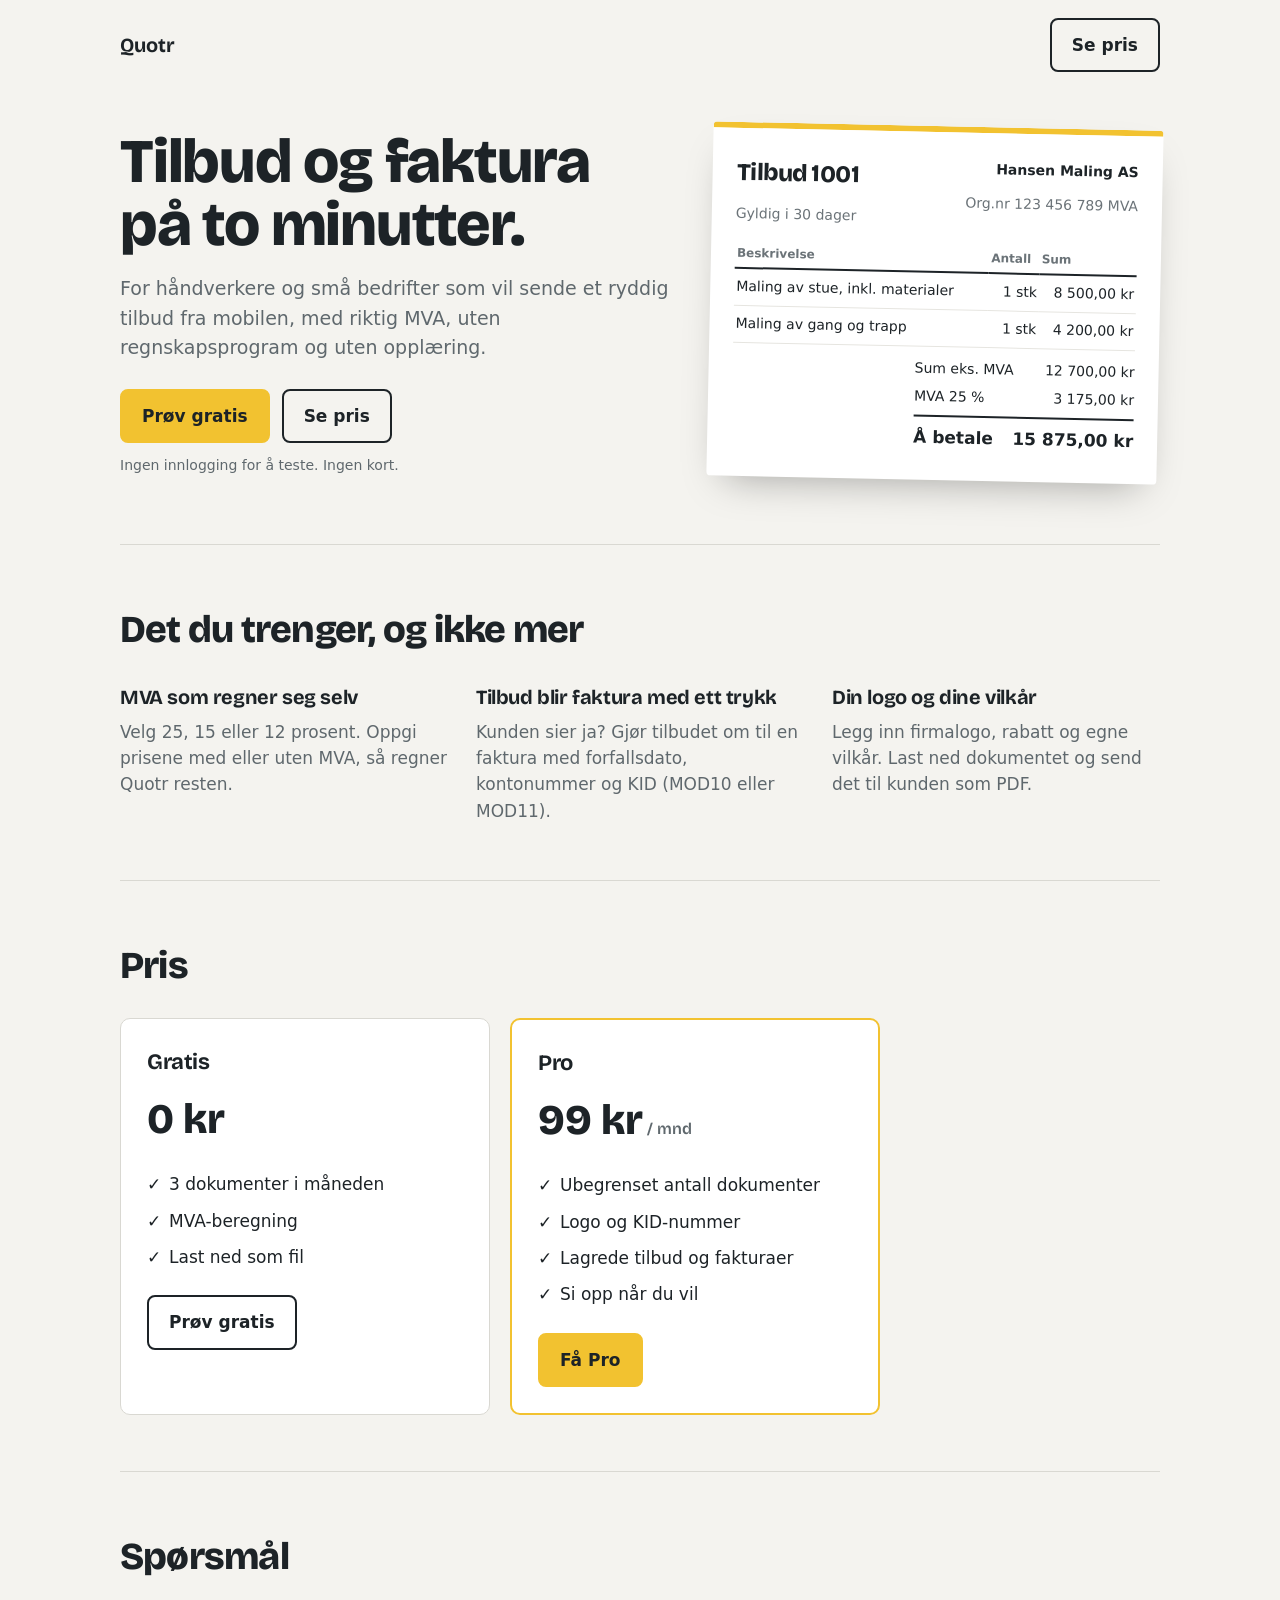
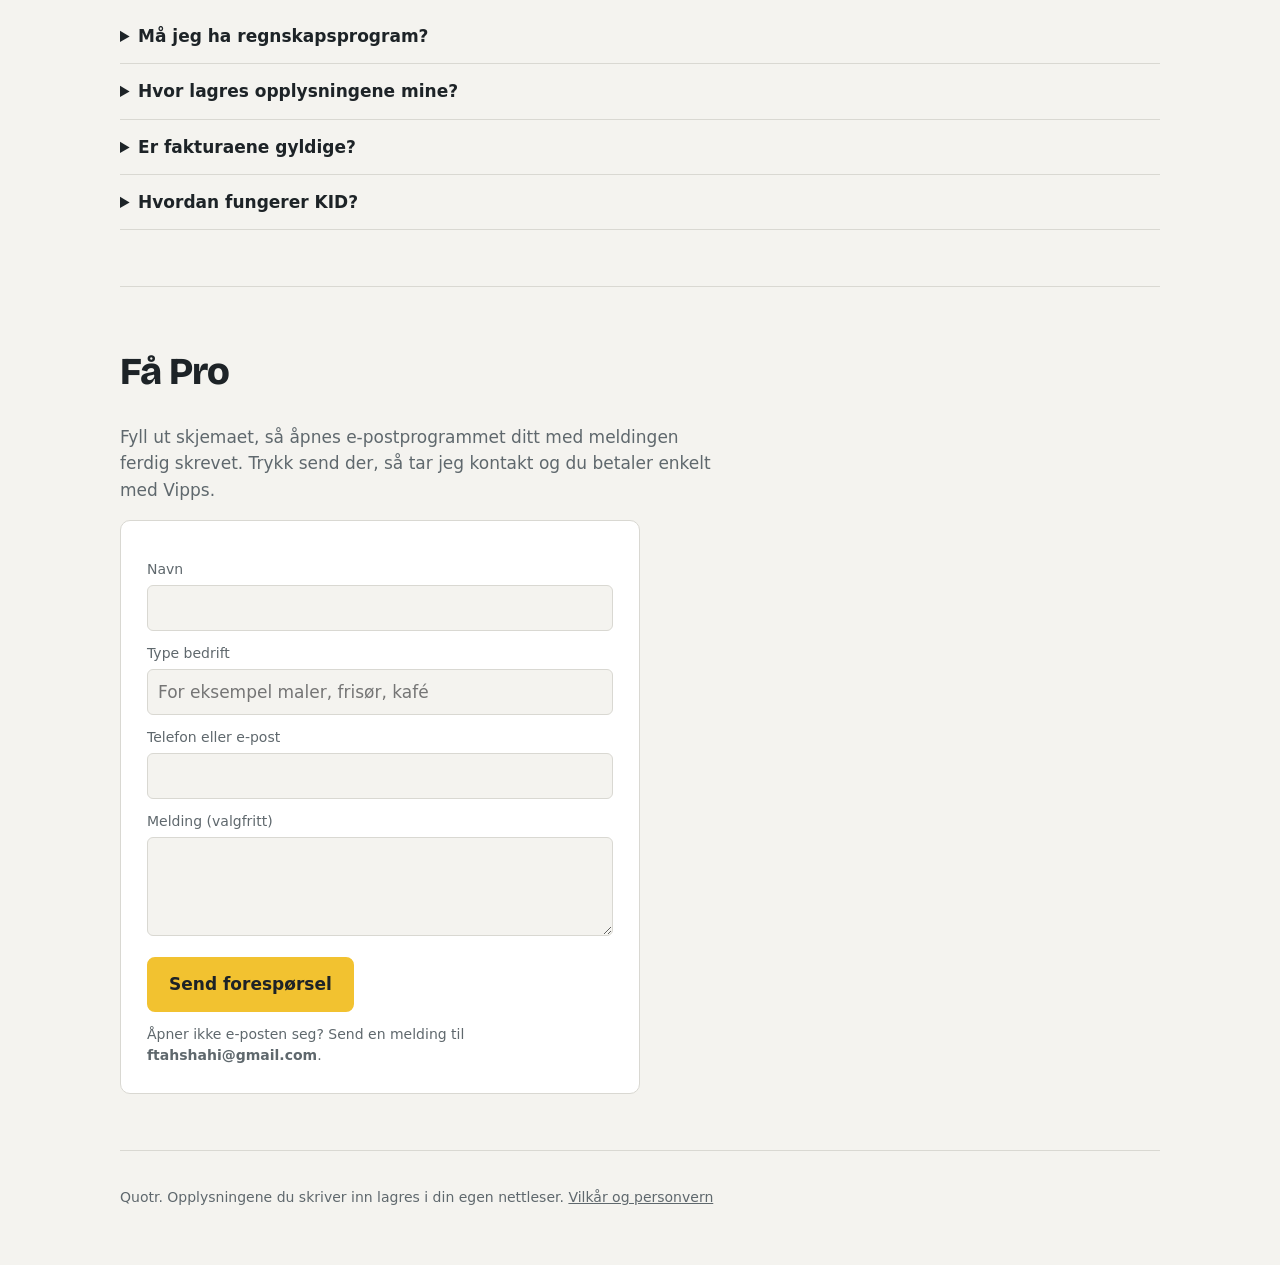
==== index.html @ 6d5952a7 "Rename salgsside.html to index.html" ====
<!DOCTYPE html>
<html lang="no">
<head>
<meta charset="utf-8">
<meta name="viewport" content="width=device-width, initial-scale=1, viewport-fit=cover">
<title>Quotr – tilbud og faktura på 2 minutter</title>
<link rel="stylesheet" href="https://fonts.googleapis.com/css2?family=Bricolage+Grotesque:wght@600;800&display=swap">
<style>
:root{--bg:#f4f3ef;--panel:#fff;--ink:#1d2327;--mut:#5f686d;--line:#d9d8d2;--acc:#f2c230;--accink:#1d2327;box-sizing:border-box;padding-top:env(safe-area-inset-top,0px);padding-bottom:env(safe-area-inset-bottom,0px)}
@media (prefers-color-scheme:dark){:root:not([data-theme="light"]){--bg:#171a1c;--panel:#22272a;--ink:#eceae4;--mut:#a0a8ad;--line:#383e42}}
:root[data-theme="dark"]{--bg:#171a1c;--panel:#22272a;--ink:#eceae4;--mut:#a0a8ad;--line:#383e42}
*{box-sizing:border-box}html{scroll-padding-top:env(safe-area-inset-top,0px);scroll-behavior:smooth}
body{margin:0;background:var(--bg);color:var(--ink);font:17px/1.55 system-ui,-apple-system,"Segoe UI",sans-serif}
h1,h2,h3{font-family:"Bricolage Grotesque",system-ui,sans-serif;margin:0;letter-spacing:-.02em}
.w{max-width:1080px;margin:auto;padding:0 20px}
nav{display:flex;justify-content:space-between;align-items:center;padding:18px 0}
nav b{font-family:"Bricolage Grotesque",system-ui,sans-serif;font-size:20px}
.btn{display:inline-block;background:var(--acc);color:var(--accink);border-radius:8px;padding:12px 20px;font-weight:700;text-decoration:none;border:2px solid var(--acc)}
.btn.o{background:transparent;color:var(--ink);border-color:var(--ink)}
.btn:focus-visible,a:focus-visible{outline:3px solid var(--ink);outline-offset:2px}
.hero{display:grid;grid-template-columns:1.1fr .9fr;gap:40px;align-items:center;padding:36px 0 64px}
@media(max-width:820px){.hero{grid-template-columns:1fr}}
h1{font-size:clamp(36px,6vw,62px);font-weight:800;line-height:1.02}
.hero p{color:var(--mut);font-size:19px;max-width:46ch;margin:18px 0 26px}
.cta{display:flex;gap:12px;flex-wrap:wrap}
.hero small{display:block;margin-top:12px;color:var(--mut);font-size:14px}
.doc{background:#fff;color:#1d2327;border-radius:4px;padding:26px 24px;font-size:14px;border-top:6px solid var(--acc);box-shadow:0 18px 40px -18px rgba(0,0,0,.35);transform:rotate(1.2deg)}
@media(max-width:820px){.doc{transform:none}}
.doc .h{display:flex;justify-content:space-between;gap:12px;margin-bottom:14px}
.doc h3{font-size:24px;font-weight:800}
.doc small{color:#6b7378}
.doc table{width:100%;border-collapse:collapse;margin:8px 0}
.doc th{text-align:left;font-size:12px;color:#6b7378;border-bottom:2px solid #1d2327;padding:5px 2px}
.doc td{padding:7px 2px;border-bottom:1px solid #e6e5e0}
.r{text-align:right;white-space:nowrap}
.tot{margin-left:auto;width:220px}.tot div{display:flex;justify-content:space-between;padding:3px 0}
.tot .big{border-top:2px solid #1d2327;margin-top:5px;padding-top:7px;font-weight:800;font-size:17px}
section{padding:56px 0;border-top:1px solid var(--line)}
h2{font-size:clamp(26px,4vw,38px);font-weight:800;margin-bottom:22px}
.feat{display:grid;grid-template-columns:repeat(3,1fr);gap:28px}
@media(max-width:820px){.feat{grid-template-columns:1fr}}
.feat h3{font-size:20px;margin-bottom:6px}.feat p{margin:0;color:var(--mut)}
.price{display:grid;grid-template-columns:repeat(2,minmax(0,1fr));gap:20px;max-width:760px}
@media(max-width:620px){.price{grid-template-columns:1fr}}
.card{background:var(--panel);border:1px solid var(--line);border-radius:10px;padding:26px}
.card.pro{border:2px solid var(--acc)}
.card h3{font-size:22px}.amt{font-family:"Bricolage Grotesque",system-ui,sans-serif;font-size:42px;font-weight:800;margin:8px 0 14px}
.amt span{font-size:16px;font-weight:600;color:var(--mut)}
.card ul{list-style:none;padding:0;margin:0 0 20px}.card li{padding:5px 0 5px 22px;position:relative}
.card li::before{content:"✓";position:absolute;left:0;font-weight:800}
details{border-bottom:1px solid var(--line);padding:14px 0}summary{font-weight:700;cursor:pointer}
details p{color:var(--mut);margin:8px 0 0;max-width:62ch}
label{display:block;font-size:14px;color:var(--mut);margin:12px 0 4px}input,textarea{width:100%;font:inherit;color:var(--ink);background:var(--bg);border:1px solid var(--line);border-radius:6px;padding:9px 10px}input:focus,textarea:focus{outline:3px solid var(--acc)}.hint{font-size:14px;color:var(--mut);margin:12px 0 0}
footer{padding:36px 0 56px;color:var(--mut);font-size:14px;border-top:1px solid var(--line)}
</style>
</head>
<body>
<div class="w">
<nav><b>Quotr</b><a class="btn o" href="#pris">Se pris</a></nav>

<div class="hero">
  <div>
    <h1>Tilbud og faktura på to minutter.</h1>
    <p>For håndverkere og små bedrifter som vil sende et ryddig tilbud fra mobilen, med riktig MVA, uten regnskapsprogram og uten opplæring.</p>
    <div class="cta"><a class="btn" href="https://claude.ai/artifact/L4KUrr1WWBJzBv1vRMBDEv" target="_blank" rel="noopener">Prøv gratis</a><a class="btn o" href="#pris">Se pris</a></div>
    <small>Ingen innlogging for å teste. Ingen kort.</small>
  </div>
  <div class="doc" aria-label="Eksempel på tilbud">
    <div class="h"><div><h3>Tilbud 1001</h3><small>Gyldig i 30 dager</small></div><div class="r"><b>Hansen Maling AS</b><br><small>Org.nr 123 456 789 MVA</small></div></div>
    <table><thead><tr><th>Beskrivelse</th><th class="r">Antall</th><th class="r">Sum</th></tr></thead><tbody>
      <tr><td>Maling av stue, inkl. materialer</td><td class="r">1 stk</td><td class="r">8 500,00 kr</td></tr>
      <tr><td>Maling av gang og trapp</td><td class="r">1 stk</td><td class="r">4 200,00 kr</td></tr>
    </tbody></table>
    <div class="tot"><div><span>Sum eks. MVA</span><span>12 700,00 kr</span></div><div><span>MVA 25 %</span><span>3 175,00 kr</span></div><div class="big"><span>Å betale</span><span>15 875,00 kr</span></div></div>
  </div>
</div>

<section>
  <h2>Det du trenger, og ikke mer</h2>
  <div class="feat">
    <div><h3>MVA som regner seg selv</h3><p>Velg 25, 15 eller 12 prosent. Oppgi prisene med eller uten MVA, så regner Quotr resten.</p></div>
    <div><h3>Tilbud blir faktura med ett trykk</h3><p>Kunden sier ja? Gjør tilbudet om til en faktura med forfallsdato, kontonummer og KID (MOD10 eller MOD11).</p></div>
    <div><h3>Din logo og dine vilkår</h3><p>Legg inn firmalogo, rabatt og egne vilkår. Last ned dokumentet og send det til kunden som PDF.</p></div>
  </div>
</section>

<section id="pris">
  <h2>Pris</h2>
  <div class="price">
    <div class="card"><h3>Gratis</h3><div class="amt">0 kr</div>
      <ul><li>3 dokumenter i måneden</li><li>MVA-beregning</li><li>Last ned som fil</li></ul>
      <a class="btn o" href="https://claude.ai/artifact/L4KUrr1WWBJzBv1vRMBDEv" target="_blank" rel="noopener">Prøv gratis</a></div>
    <div class="card pro"><h3>Pro</h3><div class="amt">99 kr<span> / mnd</span></div>
      <ul><li>Ubegrenset antall dokumenter</li><li>Logo og KID-nummer</li><li>Lagrede tilbud og fakturaer</li><li>Si opp når du vil</li></ul>
      <a class="btn" href="#kontakt">Få Pro</a></div>
  </div>
</section>

<section>
  <h2>Spørsmål</h2>
  <details><summary>Må jeg ha regnskapsprogram?</summary><p>Nei. Quotr er et enkelt verktøy for å lage tilbud og faktura. Du kan bruke det ved siden av regnskapsprogrammet du har, eller uten.</p></details>
  <details><summary>Hvor lagres opplysningene mine?</summary><p>I nettleseren din, på din egen enhet. Bytter du telefon eller tømmer nettleseren, kan lagrede dokumenter forsvinne, så last ned viktige fakturaer.</p></details>
  <details><summary>Er fakturaene gyldige?</summary><p>Malen er laget for vanlige norske tilbud og fakturaer med MVA. Du er selv ansvarlig for at innholdet stemmer, og bør spørre regnskapsføreren din hvis du er usikker.</p></details>
  <details><summary>Hvordan fungerer KID?</summary><p>Du trenger en KID-avtale med banken din. Velg MOD10 eller MOD11 etter hva banken godtar, så lager Quotr nummeret ut fra fakturanummeret.</p></details>
</section>

<section id="kontakt">
  <h2>Få Pro</h2>
  <p style="max-width:56ch;color:var(--mut)">Fyll ut skjemaet, så åpnes e-postprogrammet ditt med meldingen ferdig skrevet. Trykk send der, så tar jeg kontakt og du betaler enkelt med Vipps.</p>
  <div class="card" style="max-width:520px">
    <label for="n">Navn</label><input id="n" autocomplete="name">
    <label for="b">Type bedrift</label><input id="b" placeholder="For eksempel maler, frisør, kafé">
    <label for="t">Telefon eller e-post</label><input id="t" autocomplete="tel">
    <label for="m">Melding (valgfritt)</label><textarea id="m" rows="3"></textarea>
    <a class="btn" id="send" href="mailto:ftahshahi@gmail.com" target="_blank" rel="noopener" style="margin-top:14px">Send forespørsel</a>
    <p class="hint">Åpner ikke e-posten seg? Send en melding til <b>ftahshahi@gmail.com</b>.</p>
  </div>
</section>
<footer>Quotr. Opplysningene du skriver inn lagres i din egen nettleser. <a href="https://claude.ai/artifact/4ejVyZ3BKPWQknSrwa362d" target="_blank" rel="noopener" style="color:inherit">Vilkår og personvern</a></footer>
</div>
<script>
(function(){var g=function(i){return document.getElementById(i)};
function upd(){var body="Navn: "+g("n").value+"\nBedrift: "+g("b").value+"\nTelefon/e-post: "+g("t").value+"\n\n"+g("m").value;
g("send").href="mailto:ftahshahi@gmail.com?subject="+encodeURIComponent("Ønsker Quotr Pro")+"&body="+encodeURIComponent(body)}
["n","b","t","m"].forEach(function(i){g(i).addEventListener("input",upd)});upd()})();
</script>
</body>
</html>
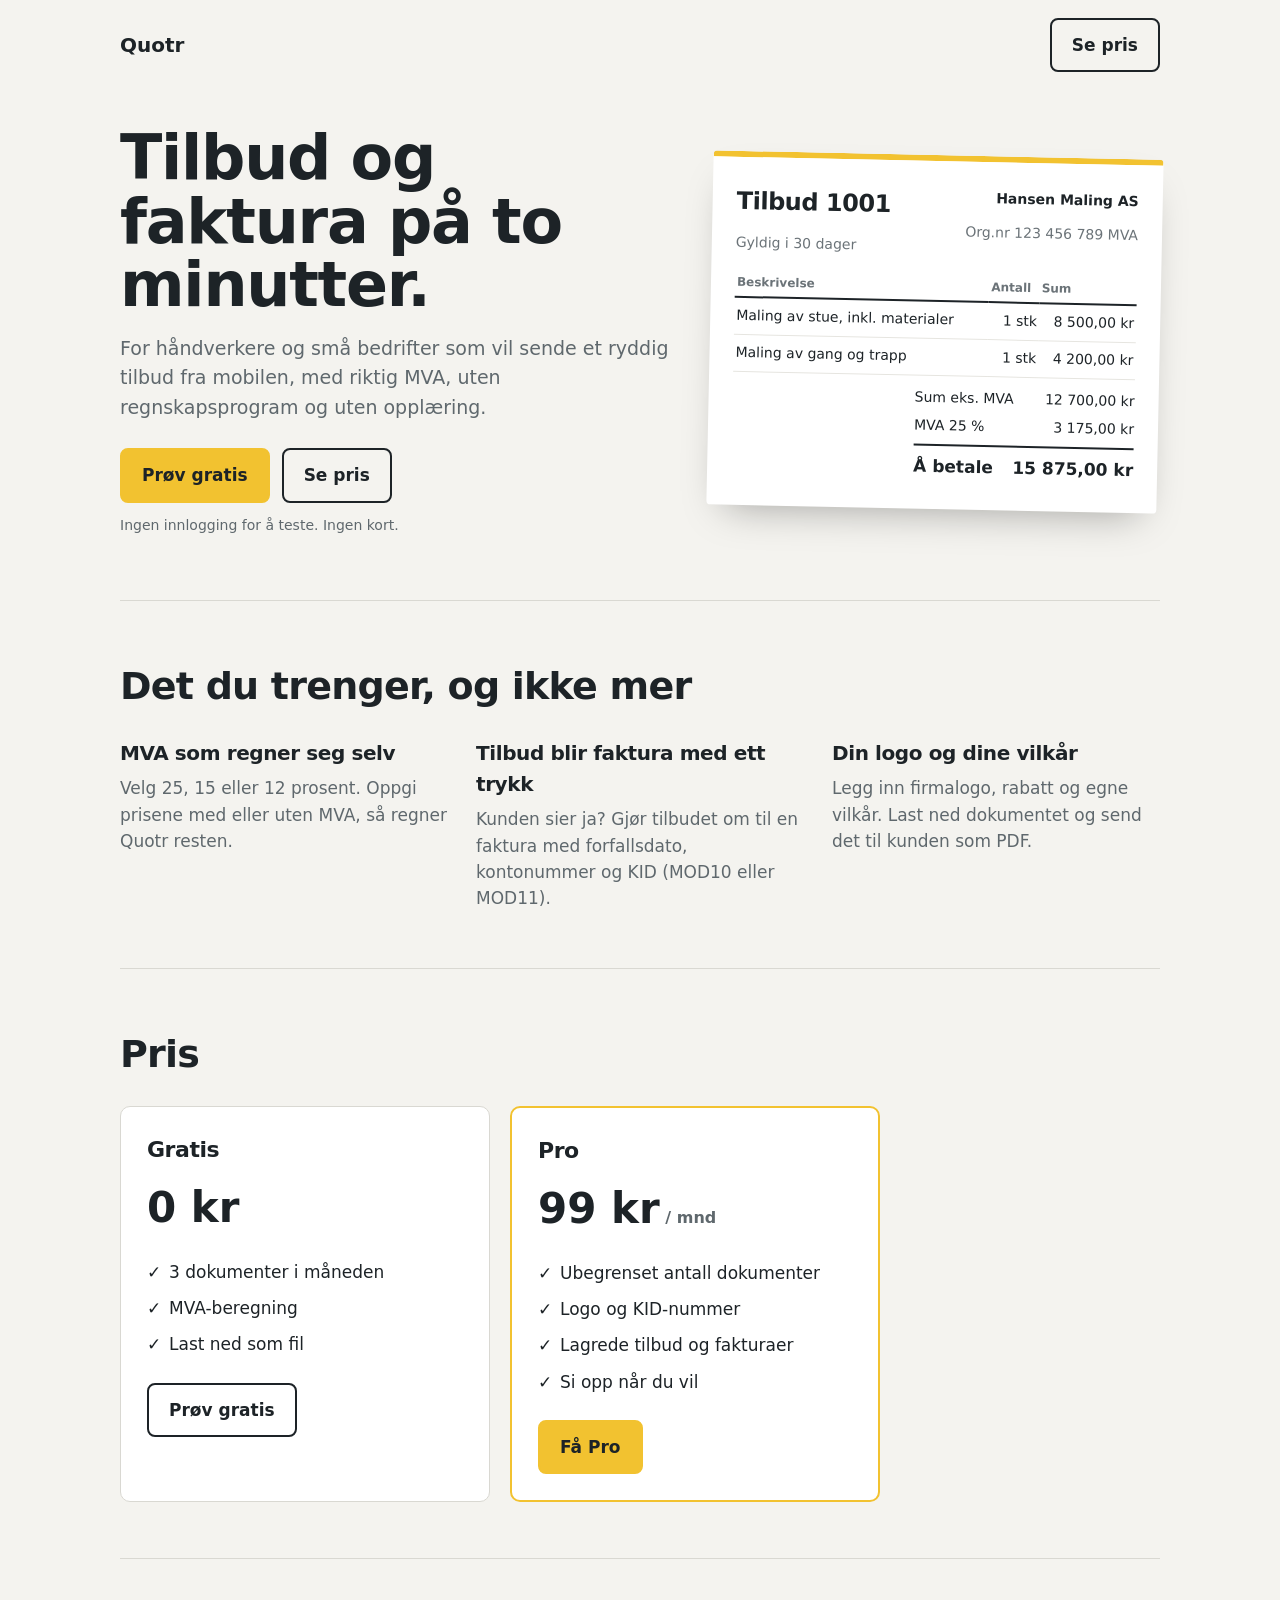
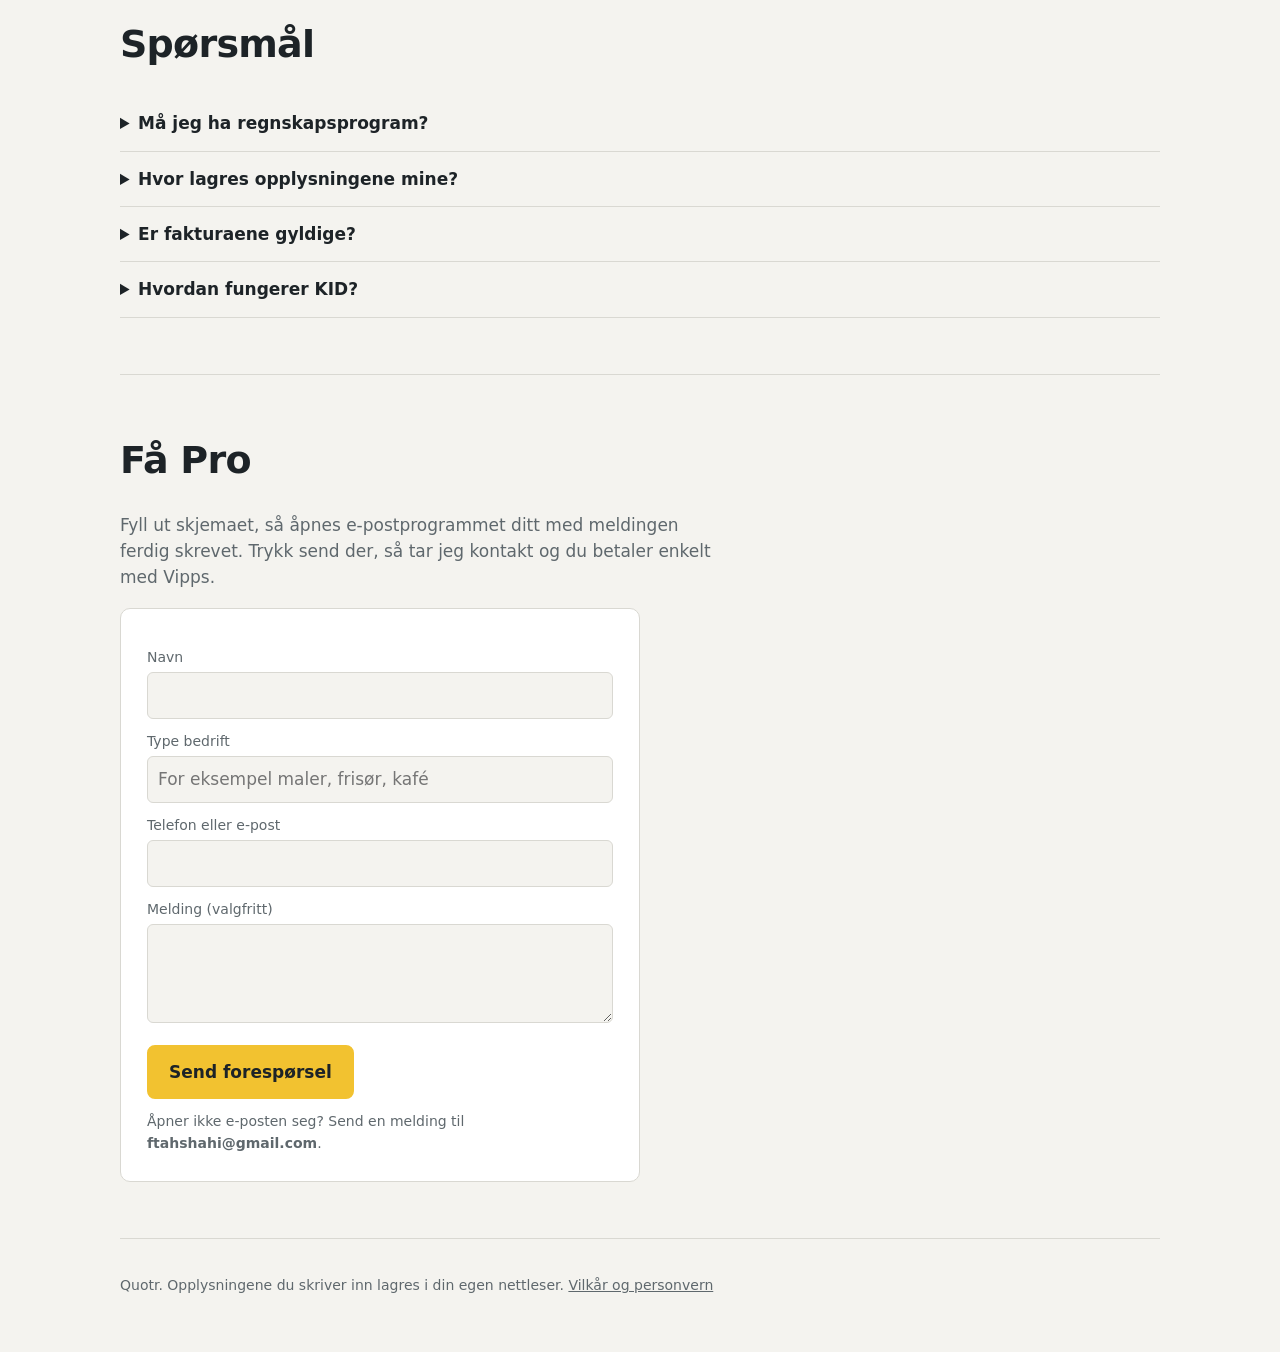
==== commit 8e6e4819: "Add files via upload" ====
--- a/index.html
+++ b/index.html
@@ -4,7 +4,7 @@
 <meta charset="utf-8">
 <meta name="viewport" content="width=device-width, initial-scale=1, viewport-fit=cover">
 <title>Quotr – tilbud og faktura på 2 minutter</title>
-<link rel="stylesheet" href="https://fonts.googleapis.com/css2?family=Bricolage+Grotesque:wght@600;800&display=swap">
+<link rel="stylesheet" href="assets/fonts.css">
 <style>
 :root{--bg:#f4f3ef;--panel:#fff;--ink:#1d2327;--mut:#5f686d;--line:#d9d8d2;--acc:#f2c230;--accink:#1d2327;box-sizing:border-box;padding-top:env(safe-area-inset-top,0px);padding-bottom:env(safe-area-inset-bottom,0px)}
 @media (prefers-color-scheme:dark){:root:not([data-theme="light"]){--bg:#171a1c;--panel:#22272a;--ink:#eceae4;--mut:#a0a8ad;--line:#383e42}}
@@ -62,7 +62,7 @@
   <div>
     <h1>Tilbud og faktura på to minutter.</h1>
     <p>For håndverkere og små bedrifter som vil sende et ryddig tilbud fra mobilen, med riktig MVA, uten regnskapsprogram og uten opplæring.</p>
-    <div class="cta"><a class="btn" href="https://claude.ai/artifact/L4KUrr1WWBJzBv1vRMBDEv" target="_blank" rel="noopener">Prøv gratis</a><a class="btn o" href="#pris">Se pris</a></div>
+    <div class="cta"><a class="btn" href="app.html">Prøv gratis</a><a class="btn o" href="#pris">Se pris</a></div>
     <small>Ingen innlogging for å teste. Ingen kort.</small>
   </div>
   <div class="doc" aria-label="Eksempel på tilbud">
@@ -89,7 +89,7 @@
   <div class="price">
     <div class="card"><h3>Gratis</h3><div class="amt">0 kr</div>
       <ul><li>3 dokumenter i måneden</li><li>MVA-beregning</li><li>Last ned som fil</li></ul>
-      <a class="btn o" href="https://claude.ai/artifact/L4KUrr1WWBJzBv1vRMBDEv" target="_blank" rel="noopener">Prøv gratis</a></div>
+      <a class="btn o" href="app.html">Prøv gratis</a></div>
     <div class="card pro"><h3>Pro</h3><div class="amt">99 kr<span> / mnd</span></div>
       <ul><li>Ubegrenset antall dokumenter</li><li>Logo og KID-nummer</li><li>Lagrede tilbud og fakturaer</li><li>Si opp når du vil</li></ul>
       <a class="btn" href="#kontakt">Få Pro</a></div>
@@ -116,7 +116,7 @@
     <p class="hint">Åpner ikke e-posten seg? Send en melding til <b>ftahshahi@gmail.com</b>.</p>
   </div>
 </section>
-<footer>Quotr. Opplysningene du skriver inn lagres i din egen nettleser. <a href="https://claude.ai/artifact/4ejVyZ3BKPWQknSrwa362d" target="_blank" rel="noopener" style="color:inherit">Vilkår og personvern</a></footer>
+<footer>Quotr. Opplysningene du skriver inn lagres i din egen nettleser. <a href="vilkar.html" style="color:inherit">Vilkår og personvern</a></footer>
 </div>
 <script>
 (function(){var g=function(i){return document.getElementById(i)};
